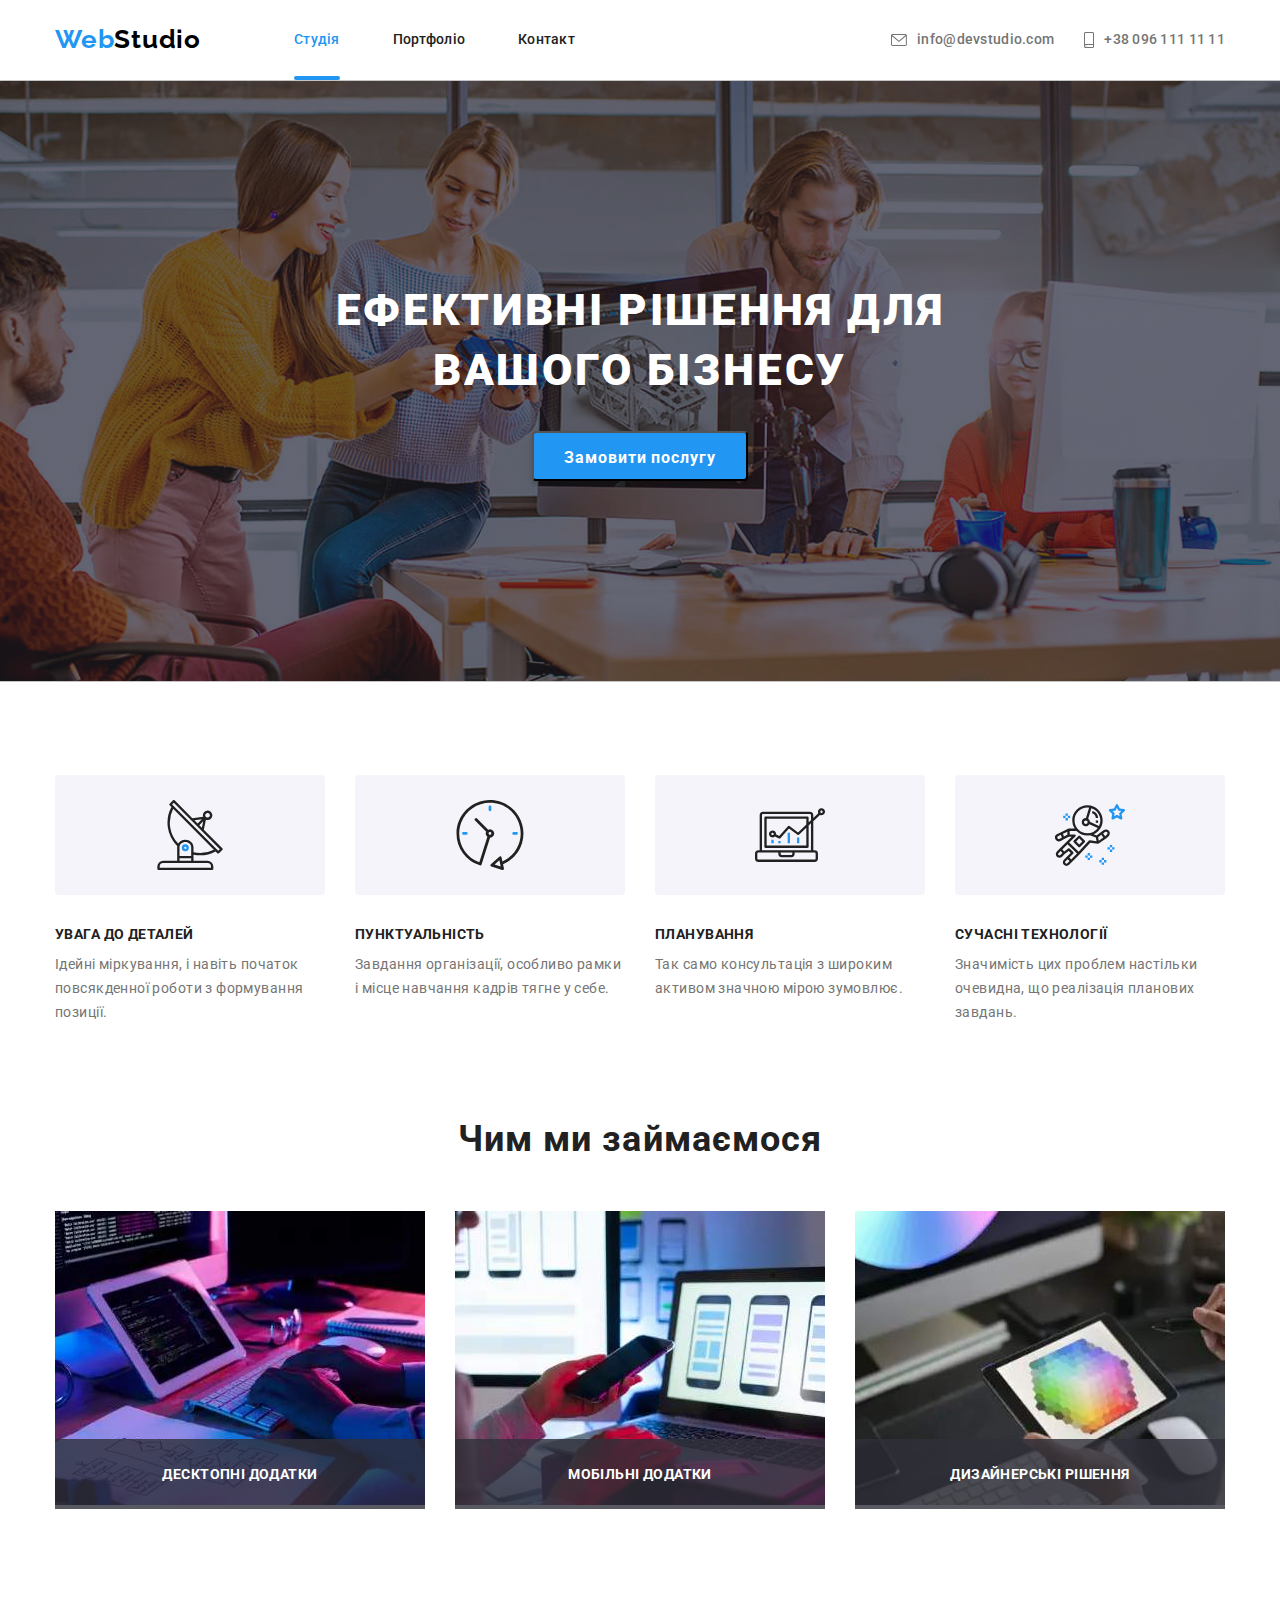
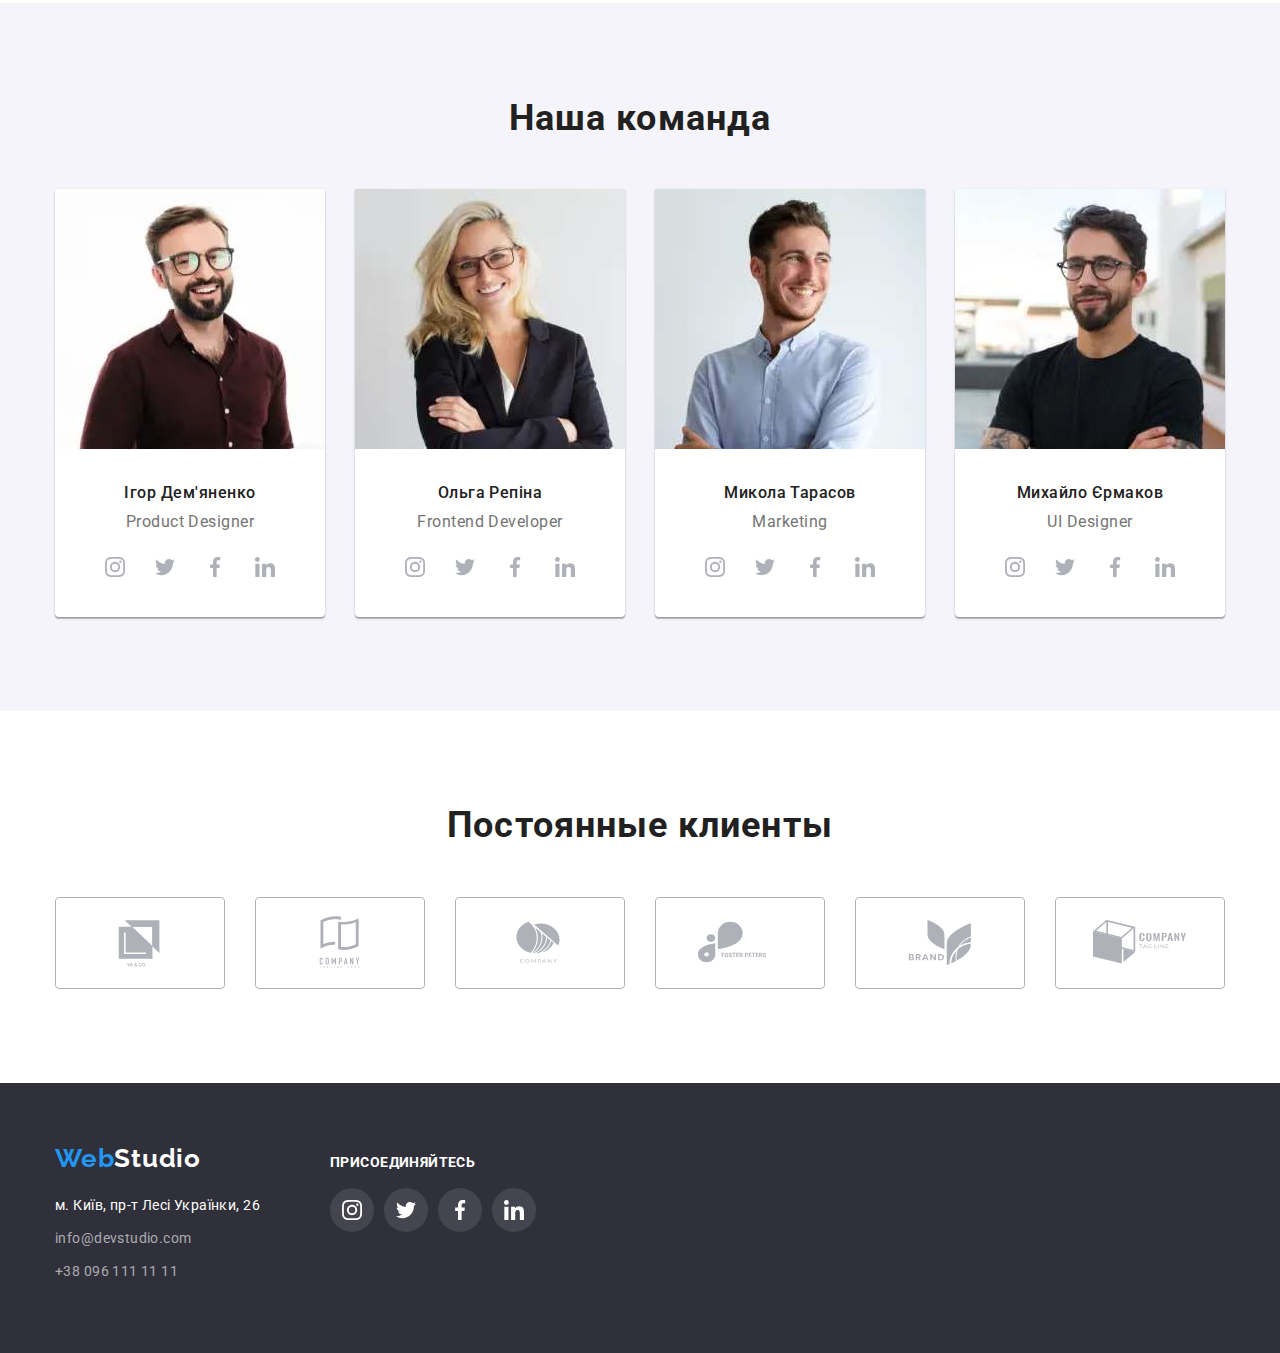
==== index.html @ 32b8af93 "Робе плавні переходи при ховері і добавляє стиль на картки ЧИМ МИ ЗАЙМАЄМОСЯ" ====
<!DOCTYPE html>
<html lang="uk">
  <head>
    <meta charset="UTF-8" />
    <meta http-equiv="X-UA-Compatible" content="IE=edge" />
    <meta name="viewport" content="width=device-width, initial-scale=1.0" />
    <title>HOMEWORK5</title>
    <link
      rel="stylesheet"
      href="https://cdnjs.cloudflare.com/ajax/libs/modern-normalize/1.1.0/modern-normalize.min.css"
    />
    <link rel="preconnect" href="https://fonts.googleapis.com" />
    <link rel="preconnect" href="https://fonts.gstatic.com" crossorigin />
    <link
      href="https://fonts.googleapis.com/css2?family=Raleway:wght@700&family=Roboto:wght@400;500;700;900&display=swap"
      rel="stylesheet"
    />
    <link rel="stylesheet" href="./css/styles.css" />
  </head>
  <body>
    <header class="header-box">
      <div class="container">
        <div class="nav-header">
          <nav class="nav-header">
            <a href="./index.html" class="logo link"
              ><span class="web">Web</span><span class="studio">Studio</span></a
            >
            <ul class="nav-flex">
              <li>
                <a href="./index.html" class="link-nav link-current link"
                  >Студія<div class="page-indikator"></div></a>
                  
                
              </li>
              <li>
                <a href="./portfolio.html" class="link-nav link">Портфоліо</a>
              </li>
              <li><a href="" class="link-nav link">Контакт</a></li>
            </ul>
          </nav>
          <ul class="link-list">
            <li class="item">
              <a href="mailto:info@devstudio.com" class="nav-contact link">
                <svg class="icon-envelope" width="16" height="12">
                  <use href="./images/icons.svg#icon-envelope"></use>
                </svg>

                info@devstudio.com</a
              >
            </li>
            <li class="item">
              <a href="tel:+380961111111" class="nav-contact link">
                <svg class="icon-envelope" width="10" height="16">
                  <use href="./images/icons.svg#icon-smartphone"></use></svg
                >+38 096 111 11 11</a
              >
            </li>
          </ul>
        </div>
      </div>
    </header>

    <main>
      <section class="order backimage">
        <div class="container">
          <h1 class="hero-title">Ефективні рішення для вашого бізнесу</h1>
          <button type="button" class="order-button">Замовити послугу</button>
        </div>
      </section>
      <section class="advantage-box">
        <div class="container">
          <!--Чому ви обираєте нас?-->
          <ul class="advantage-flex">
            <li>
              <div class="icon-adventage-box">
                <svg class="icon-adventage" width="70" height="70">
                  <use href="./images/icons.svg#icon-antenna"></use>
                </svg>
              </div>
              <h3 class="title-advantage">УВАГА ДО ДЕТАЛЕЙ</h3>
              <p class="advantage">
                Ідейні міркування, і навіть початок повсякденної роботи з
                формування позиції.
              </p>
            </li>
            <li>
              <div class="icon-adventage-box">
                <svg class="icon-adventage" width="70" height="70">
                  <use href="./images/icons.svg#icon-clock"></use>
                </svg>
              </div>
              <h3 class="title-advantage">ПУНКТУАЛЬНІСТЬ</h3>
              <p class="advantage">
                Завдання організації, особливо рамки і місце навчання кадрів
                тягне у себе.
              </p>
            </li>
            <li>
              <div class="icon-adventage-box">
                <svg class="icon-adventage" width="70" height="70">
                  <use href="./images/icons.svg#icon-diagram"></use>
                </svg>
              </div>
              <h3 class="title-advantage">ПЛАНУВАННЯ</h3>
              <p class="advantage">
                Так само консультація з широким активом значною мірою зумовлює.
              </p>
            </li>
            <li>
              <div class="icon-adventage-box">
                <svg class="icon-adventage" width="70" height="70">
                  <use href="./images/icons.svg#icon-astronaut"></use>
                </svg>
              </div>
              <h3 class="title-advantage">СУЧАСНІ ТЕХНОЛОГІЇ</h3>
              <p class="advantage">
                Значимість цих проблем настільки очевидна, що реалізація
                планових завдань.
              </p>
            </li>
          </ul>
        </div>
      </section>

      <section class="specialization">
        <div class="container">
          <h2 class="specialization-title">Чим ми займаємося</h2>
          <ul class="specialization-foto">
            <li>
              <div class="specialization-box">
                 <img
                src="images/imgdesktop.jpg"
                alt="Для Офісу"
                width="370"
                height="294"/>
                <h3 class="specialization-item">Десктопні додатки</h3>
              </div>
             
            </li>
            <li>
              <div class="specialization-box">
                 <img
                src="images/imgmobile.jpg"
                alt="Мобільні версії"
                width="370"
                height="294"
              />
              <h3 class="specialization-item">Мобільні додатки</h3>
              </div>
             
            </li>
            <li><div class="specialization-box">
                <img
                src="images/imgtablet.jpg"
                alt="Версії для планшетів"
                width="370"
                height="294"
              />
              <h3 class="specialization-item">Дизайнерські рішення</h3>
            </div> 
                
            
            </li>
          </ul>
        </div>
      </section>

      <section class="comand">
        <div class="container">
          <h2 class="title-comand">Наша команда</h2>
          <ul class="comand-flex">
            <li class="box-comand">
              <img
                src="images/imgIgorDemiyanenko.jpg"
                alt="Фото Ігор Дем'яненко"
                width="270"
                height="260"
              />
              <div class="comand-name">
                <h3 class="name">Ігор Дем'яненко</h3>
                <p lang="en" class="profession">Product Designer</p>

                <ul class="icon-specialization">
                  <li>
                    <a href="" class="icon-specialization-box">
                      <svg class="" width="20" height="20">
                        <use href="./images/icons.svg#icon-instagram"></use>
                      </svg>
                    </a>
                  </li>
                  <li>
                    <a href="" class="icon-specialization-box">
                      <svg class="" width="20" height="20">
                        <use href="./images/icons.svg#icon-twitter"></use>
                      </svg>
                    </a>
                  </li>

                  <li>
                    <a href="" class="icon-specialization-box">
                      <svg class="" width="20" height="20">
                        <use href="./images/icons.svg#icon-facebook"></use>
                      </svg>
                    </a>
                  </li>

                  <li>
                    <a href="" class="icon-specialization-box">
                      <svg class="" width="20" height="20">
                        <use href="./images/icons.svg#icon-linkedin"></use>
                      </svg>
                    </a>
                  </li>
                </ul>
              </div>
            </li>
            <li class="box-comand">
              <img
                src="images/imgOlgaRepina.jpg"
                alt="Фото Ольга Репіна"
                width="270"
                height="260"
              />
              <div class="comand-name">
                <h3 class="name">Ольга Репіна</h3>
                <p lang="en" class="profession">Frontend Developer</p>

                <ul class="icon-specialization">
                  <li>
                    <a href="" class="icon-specialization-box">
                      <svg class="" width="20" height="20">
                        <use href="./images/icons.svg#icon-instagram"></use>
                      </svg>
                    </a>
                  </li>
                  <li>
                    <a href="" class="icon-specialization-box">
                      <svg class="" width="20" height="20">
                        <use href="./images/icons.svg#icon-twitter"></use>
                      </svg>
                    </a>
                  </li>

                  <li>
                    <a href="" class="icon-specialization-box">
                      <svg class="" width="20" height="20">
                        <use href="./images/icons.svg#icon-facebook"></use>
                      </svg>
                    </a>
                  </li>

                  <li>
                    <a href="" class="icon-specialization-box">
                      <svg class="" width="20" height="20">
                        <use href="./images/icons.svg#icon-linkedin"></use>
                      </svg>
                    </a>
                  </li>
                </ul>
              </div>
            </li>
            <li class="box-comand">
              <img
                src="images/imgNikolaiTarasov.jpg"
                alt="Фото Микола Тарасов"
                width="270"
                height="260"
              />
              <div class="comand-name">
                <h3 class="name">Микола Тарасов</h3>
                <p lang="en" class="profession">Marketing</p>

                <ul class="icon-specialization">
                  <li>
                    <a href="" class="icon-specialization-box">
                      <svg class="" width="20" height="20">
                        <use href="./images/icons.svg#icon-instagram"></use>
                      </svg>
                    </a>
                  </li>
                  <li>
                    <a href="" class="icon-specialization-box">
                      <svg class="" width="20" height="20">
                        <use href="./images/icons.svg#icon-twitter"></use>
                      </svg>
                    </a>
                  </li>

                  <li>
                    <a href="" class="icon-specialization-box">
                      <svg class="" width="20" height="20">
                        <use href="./images/icons.svg#icon-facebook"></use>
                      </svg>
                    </a>
                  </li>

                  <li>
                    <a href="" class="icon-specialization-box">
                      <svg class="" width="20" height="20">
                        <use href="./images/icons.svg#icon-linkedin"></use>
                      </svg>
                    </a>
                  </li>
                </ul>
              </div>
            </li>
            <li class="box-comand">
              <img
                src="images/imgMikhailErmakov.jpg"
                alt="Фото Михайло Єрмаков"
                width="270"
                height="260"
              />
              <div class="comand-name">
                <h3 class="name">Михайло Єрмаков</h3>
                <p lang="en" class="profession">UI Designer</p>

                <ul class="icon-specialization">
                  <li>
                    <a href="" class="icon-specialization-box">
                      <svg class="" width="20" height="20">
                        <use href="./images/icons.svg#icon-instagram"></use>
                      </svg>
                    </a>
                  </li>
                  <li>
                    <a href="" class="icon-specialization-box">
                      <svg class="" width="20" height="20">
                        <use href="./images/icons.svg#icon-twitter"></use>
                      </svg>
                    </a>
                  </li>

                  <li>
                    <a href="" class="icon-specialization-box">
                      <svg class="" width="20" height="20">
                        <use href="./images/icons.svg#icon-facebook"></use>
                      </svg>
                    </a>
                  </li>
                  <li>
                    <a href="" class="icon-specialization-box">
                      <svg class="" width="20" height="20">
                        <use href="./images/icons.svg#icon-linkedin"></use>
                      </svg>
                    </a>
                  </li>
                </ul>
              </div>
            </li>
          </ul>
        </div>
      </section>
      <section class="clients">
        <div class="container">
          <h2 class="client-title">Постоянные клиенты</h2>
          <ul class="clients-icon">
            <li>
              <a href="" class="icon-client-box">
                <svg class="" width="106" height="60">
                  <use href="./images/icons.svg#icon-Logo-one"></use>
                </svg>
              </a>
            </li>
            <li>
              <a href="" class="icon-client-box">
                <svg class="" width="106" height="60">
                  <use href="./images/icons.svg#icon-Logo-two"></use>
                </svg>
              </a>
            </li>
            <li>
              <a href="" class="icon-client-box">
                <svg class="" width="106" height="60">
                  <use href="./images/icons.svg#icon-Logo-three"></use>
                </svg>
              </a>
            </li>
            <li>
              <a href="" class="icon-client-box">
                <svg class="" width="106" height="60">
                  <use href="./images/icons.svg#icon-Logo-four"></use>
                </svg>
              </a>
            </li>
            <li>
              <a href="" class="icon-client-box">
                <svg class="" width="106" height="60">
                  <use href="./images/icons.svg#icon-Logo-five"></use>
                </svg>
              </a>
            </li>
            <li>
              <a href="" class="icon-client-box">
                <svg class="" width="106" height="60">
                  <use href="./images/icons.svg#icon-Logo-six"></use>
                </svg>
              </a>
            </li>
          </ul>
        </div>
      </section>
    </main>
    <footer class="footer">
      <div class="container">
        <div class="footer-box">
          <div class="footer-box-contact">
            <a href="./index.html" class="logo-footer link"
              ><span class="web">Web</span
              ><span class="logo-studio-footer">Studio</span></a
            >
            <address>
              <span class="adress">м. Київ, пр-т Лесі Українки, 26</span>
              <ul>
                <li class="link-footer">
                  <a href="mailto:info@devstudio.com" class="contact link"
                    >info@devstudio.com</a
                  >
                </li>
                <li class="link-footer">
                  <a href="tel:+380961111111" class="contact link"
                    >+38 096 111 11 11</a
                  >
                </li>
              </ul>
            </address>
          </div>
          <div class="footer-box-social">
            <h3 class="call">присоединяйтесь</h3>
            <ul class="social-icons">
              <li>
                <a href="" class="social-icon-box">
                  <svg width="20" height="20">
                    <use href="./images/icons.svg#icon-instagram"></use>
                  </svg>
                </a>
              </li>
              <li>
                <a href="" class="social-icon-box">
                  <svg width="20" height="20">
                    <use href="./images/icons.svg#icon-twitter"></use>
                  </svg>
                </a>
              </li>

              <li>
                <a href="" class="social-icon-box">
                  <svg width="20" height="20">
                    <use href="./images/icons.svg#icon-facebook"></use>
                  </svg>
                </a>
              </li>
              <li>
                <a href="" class="social-icon-box">
                  <svg width="20" height="20">
                    <use href="./images/icons.svg#icon-linkedin"></use>
                  </svg>
                </a>
              </li>
            </ul>
          </div>
        </div>
      </div>
    </footer>
  </body>
</html>
---- css/styles.css ----
:root {
  --color-primary: #212121;
  --color-logo-studio: #000000;
  --color-title-secondary: #ffffff;
  --color-link-text: #757575;
  --color-accent: #2196f3;
  --color-background: #188ce8;
  --color-order-shadow: rgba(0, 0, 0, 0.15);
  --color-conact-footer: rgba(255, 255, 255, 0.6);
  --color-order-section: #2f303a;
  --color-comand-section: #f5f4fa;
  --color-background-order: #c4c4c4;
  --color-portfolio-button: #afb1b8;
  --color-border: #eeeeee;
}
/* * {outline: 1px solid red;} */
h1,
h2,
h3,
ul,
li,
p {
  padding: 0;
  margin: 0;
}
body {
  font-family: 'Roboto', 'Arial', 'Helvetica', sans-serif;
  font-style: normal;
  color: var(--color-primary);
}
.container {
  margin: 0 auto;
  padding: 0 15px;
  width: 1200px;
}
ul,
li {
  list-style: none;
}
.link {
  text-decoration: none;
}
.nav-header {
  align-items: center;
  display: flex;
  justify-content: space-between;
}
.nav-flex {
  width: 281px;
  display: flex;
  justify-content: space-between;
}
.link-list {
  display: flex;
  gap: 30px;
  justify-content: space-between;
  color: var(--color-primary);
}
.icon-envelope {
  margin-right: 10px;
  fill: currentColor;
}

.header-box {
  border-bottom: 1px solid var(--color-border);
}
.logo {
  margin-right: 93px;
  padding-top: 24px;
  padding-bottom: 25px;
  display: block;
  font-weight: 700;
  font-family: 'Raleway';
  font-size: 26px;
  line-height: 1.19;
  /* identical to box height */
  letter-spacing: 0.03em;
}
.web {
  color: var(--color-accent);
}
.studio {
  color: var(--color-logo-studio);
}

.link-nav {
  position: relative;
  display: flex;
  align-items: center;
  padding-top: 32px;
  padding-bottom: 32px;
  font-family: inherit;
  font-weight: 500;
  font-size: 14px;
  line-height: 1.14;
  letter-spacing: 0.02em;
  color: var(--color-primary);
  transition-property: color;
  transition-duration: 250ms;
  transition-timing-function: cubic-bezier(0.4, 0, 0.2, 1);
}
.link-nav:hover,
.link-nav:focus {
  color: var(--color-accent);
}
.page-indikator {
  position: absolute;
  width: 100%;
  bottom: 0;
  height: 4px;
  background: #2196f3;
  border-radius: 2px;
}
/* .link-nav::after {
   position: absolute;
   width: 100%;
   bottom: 0;
   height: 4px;
   background: #2196F3;
   border-radius: 2px;

 } */
/* .link-current::after {
  position: relative;
  position: absolute;
  width: 100%;
  bottom: 0;
  height: 4px;
  background: #2196f3;
  border-radius: 2px;
} */

.link-current {
  position: relative;
  color: var(--color-accent);
}

.link-icon {
  display: flex;
  align-items: center;
}
.link-current {
  color: var(--color-accent);
}
.nav-contact {
  align-items: center;
  display: flex;
  padding-top: 32px;
  padding-bottom: 32px;
  font-weight: 500;
  font-size: 14px;
  line-height: 1.14;
  letter-spacing: 0.02em;
  color: var(--color-link-text);
  fill: currentColor;
  transition-property: color;
  transition-duration: 250ms;
  transition-timing-function: cubic-bezier(0.4, 0, 0.2, 1);
}
.nav-contact:hover,
.nav-contact:focus {
  color: var(--color-accent);
}

.order {
  display: block;
  padding-top: 200px;
  padding-bottom: 200px;
  height: 600px;
  background-color: var(--color-order-section);
  background: var(--color-background-order);
}
.backimage {
  max-width: 1600px;
  height: 600px;
  margin-left: auto;
  margin-right: auto;
  outline: 1px solid var(--color-background-order);
  background-image: linear-gradient(
      rgba(47, 48, 58, 0.4),
      rgba(47, 48, 58, 0.4)
    ),
    url('../images/Img.jpg');
  background-repeat: no-repeat;
  background-position: center;
  background-size: cover;
}

.hero-title {
  margin-left: auto;
  margin-right: auto;
  margin-bottom: 30px;
  display: block;
  width: 696px;
  text-align: center;
  font-weight: 900;
  font-size: 44px;
  line-height: 1.36;
  /* or 136% */
  letter-spacing: 0.06em;
  text-transform: uppercase;
  color: var(--color-title-secondary);
}
.order-button {
  margin-left: auto;
  margin-right: auto;
  padding: 10px;
  display: block;
  width: 216px;
  height: 50px;
  font-weight: 700;
  cursor: pointer;
  font-family: inherit;
  line-height: 1.88;
  /* identical to box height, or 188% */
  align-items: center;
  text-align: center;
  letter-spacing: 0.06em;
  color: var(--color-title-secondary);
  background-color: var(--color-accent);
  box-shadow: 0px 4px 4px rgba(0, 0, 0, 0.15);
  border-radius: 4px;
  transition-property: background-color, border, box-shadow;
  transition-duration: 250ms;
  transition-timing-function: cubic-bezier(0.4, 0, 0.2, 1);
}
.order-button:hover,
.order-button:focus {
  background: var(--color-background);
}
.icon-adventage-box {
  width: 270px;
  height: 120px;
  background: var(--color-comand-section);
  border-radius: 4px;
  display: flex;
  justify-content: center;
  align-items: center;
  margin-bottom: 30px;
}
.icon-adventage {
  display: flex;
}
.advantage-box {
  padding-top: 94px;
  padding-bottom: 94px;
}
.advantage-flex {
  display: flex;
  justify-content: space-between;
  width: 1170px;
}
.title-advantage {
  padding-bottom: 10px;
  display: inline-block;
  font-weight: 700;
  font-size: 14px;
  line-height: 1.14;
  letter-spacing: 0.03em;
  text-transform: uppercase;
}
.advantage {
  height: 72px;
  width: 270px;
  font-size: 14px;
  line-height: 1.71;
  /* or 171% */
  letter-spacing: 0.03em;
  color: var(--color-link-text);
}
.specialization {
  padding-bottom: 94px;
}
.specialization-title {
  margin-bottom: 50px;
  font-weight: 700;
  font-size: 36px;
  line-height: 1.16;
  letter-spacing: 0.03em;
  text-align: center;
}
.comand-flex {
  display: flex;
  justify-content: space-between;
}
.title-comand {
  margin-bottom: 50px;
  font-weight: 700;
  font-size: 36px;
  line-height: 1.17;
  letter-spacing: 0.03em;
  text-align: center;
}
.specialization-foto {
  display: flex;
  justify-content: space-between;
}
.comand-name {
  padding-top: 30px;
  padding-bottom: 30px;
}
.box-comand {
  width: 270px;
  background-color: var(--color-title-secondary);
  box-shadow: 0px 1px 3px rgba(0, 0, 0, 0.12), 0px 1px 1px rgba(0, 0, 0, 0.14),
    0px 2px 1px rgba(0, 0, 0, 0.2);
  border-radius: 0px 0px 4px 4px;
}
.comand {
  padding-top: 94px;
  padding-bottom: 94px;
  background-color: var(--color-comand-section);
}
.name {
  font-size: 16px;
  padding-bottom: 10px;
  font-weight: 500;
  line-height: 1.17;
  /* identical to box height */
  letter-spacing: 0.03em;
  text-align: center;
}
.profession {
  line-height: 1.19;
  /* identical to box height */
  letter-spacing: 0.03em;
  color: var(--color-link-text);
  text-align: center;
  margin-bottom: 16px;
}
.icon-specialization {
  display: flex;
  justify-content: center;
  align-items: center;
  gap: 10px;
}
.icon-specialization-box {
  width: 40px;
  height: 40px;
  fill: var(--color-portfolio-button);
  display: flex;
  justify-content: center;
  align-items: center;
  border-radius: 50%;
  transition-property: background-color, fill;
  transition-duration: 250ms;
  transition-timing-function: cubic-bezier(0.4, 0, 0.2, 1);
}
.icon-specialization-box:hover,
.icon-specialization-box:focus {
  background-color: var(--color-accent);
  fill: var(--color-title-secondary);
}
.specialization-box {
  position: relative;
  width: 370px;
}

.specialization-item {
  position: absolute;
  font-weight: 700;
  font-size: 14px;
  text-align: center;
  letter-spacing: 0.03em;
  text-transform: uppercase;
  color: var(--color-title-secondary);
  background-color: rgba(47, 48, 58, 0.8);
  width: 100%;
  z-index: 1;
  padding-top: 27px;
  padding-bottom: 27px;
  bottom: 0%;
}

.clients {
  padding-top: 94px;
  padding-bottom: 94px;
}
.client-title {
  margin-bottom: 50px;
  font-weight: 700;
  font-size: 36px;
  line-height: 1.16;
  letter-spacing: 0.03em;
  text-align: center;
}
.clients-icon {
  display: flex;
  gap: 30px;
  justify-content: center;
  align-items: center;
  fill: var(--color-portfolio-button);
}

.icon-client-box {
  width: 170px;
  height: 92px;
  display: flex;
  justify-content: center;
  align-items: center;
  border: 1px solid var(--color-portfolio-button);
  border-radius: 4px;
  fill: var(--color-portfolio-button);
  border: 1px solid var(--color-portfolio-button);
  transition-property: border, fill;
  transition-duration: 250ms;
  transition-timing-function: cubic-bezier(0.4, 0, 0.2, 1);
}
.icon-client-box:hover,
.icon-client-box:focus {
  fill: var(--color-accent);
  border: 1px solid var(--color-accent);
}
.link-footer {
  margin-bottom: 9px;
}
.adress {
  display: block;
  margin-bottom: 9px;
  font-style: normal;
  font-size: 14px;
  line-height: 1.71;
  /* or 171% */
  letter-spacing: 0.03em;
  color: var(--color-title-secondary);
}
.contact {
  display: block;
  font-style: normal;
  font-family: inherit;
  font-size: 14px;
  line-height: 1.71;
  /* or 171% */
  letter-spacing: 0.03em;
  color: var(--color-conact-footer);
  transition-property: color;
  transition-duration: 250ms;
  transition-timing-function: cubic-bezier(0.4, 0, 0.2, 1);
}
.contact:hover,
.contact:focus {
  color: var(--color-accent);
}
.projects-box {
  padding-top: 94px;
  padding-bottom: 94px;
}
.button-list {
  margin-bottom: 50px;
  display: flex;
  justify-content: center;
  gap: 9px;
}

.button {
  padding: 6px 22px;
  cursor: pointer;
  font-family: inherit;
  font-weight: 500;
  line-height: 1.63;
  /* identical to box height, or 162% */
  text-align: center;
  letter-spacing: 0.03em;
  border-radius: 4px;
  background-color: var(--color-comand-section);
  border-color: transparent;
  transition-property: background-color, box-shadow, color;
  transition-duration: 250ms;
  transition-timing-function: cubic-bezier(0.4, 0, 0.2, 1);
}

.button:hover,
.button:focus {
  color: var(--color-title-secondary);
  background-color: var(--color-accent);
  box-shadow: 0px 3px 1px rgba(0, 0, 0, 0.1), 0px 1px 2px rgba(0, 0, 0, 0.08),
    0px 2px 2px rgba(0, 0, 0, 0.12);
}
.card-flex {
  display: flex;
  justify-content: space-between;
  flex-wrap: wrap;
  gap: 30px;
}
.card {
  box-sizing: border-box;
  width: 370px;
  background: var(--color-title-secondary);
  border: 1px solid var(--color-border);
  transition-property: box-shadow;
  transition-duration: 250ms;
  transition-timing-function: cubic-bezier(0.4, 0, 0.2, 1);
}
.card:hover,
.card:hover {
  box-shadow: 0px 1px 1px rgba(0, 0, 0, 0.12), 0px 4px 4px rgba(0, 0, 0, 0.06),
    1px 4px 6px rgba(0, 0, 0, 0.16);
}
.filter {
  padding: 20px 24px;
}
.projects {
  padding-bottom: 4px;
  font-weight: 700;
  line-height: 2;
  /* identical to box height, or 188% */
  letter-spacing: 0.03em;
}
.project-type {
  line-height: 1.88;
  /* identical to box height, or 188% */
  letter-spacing: 0.03em;
  color: var(--color-link-text);
}
.footer {
  display: block;
  padding-top: 60px;
  padding-bottom: 60px;
  background-color: var(--color-order-section);
}
.logo-footer {
  margin-bottom: 20px;
  display: block;
  height: 31px;
  width: 145px;
  font-weight: 700;
  font-family: 'Raleway';
  font-size: 26px;
  line-height: 1.19;
  /* identical to box height */
  letter-spacing: 0.03em;
}
.logo-studio-footer {
  font-family: 'Raleway';
  font-size: 26px;
  line-height: 1.19;
  /* identical to box height */
  letter-spacing: 0.03em;
  color: var(--color-title-secondary);
}
.footer-box {
  display: flex;
  align-items: baseline;
  gap: 70px;
}
.footer-box-social {
  width: 206px;
}
.call {
  margin-bottom: 20px;
  width: 145px;
  font-family: 'Roboto';
  font-weight: 700;
  font-size: 14px;
  line-height: 0.88;
  letter-spacing: 0.03em;
  text-transform: uppercase;
  color: var(--color-title-secondary);
}
.social-icons {
  display: flex;
  justify-content: center;
  justify-items: center;
  gap: 10px;
}
.social-icon-box {
  width: 44px;
  height: 44px;
  display: flex;
  justify-content: center;
  align-items: center;
  fill: var(--color-title-secondary);
  border-radius: 50%;
  background-color: rgba(255, 255, 255, 0.1);
  transition-property: background-color;
  transition-duration: 250ms;
  transition-timing-function: cubic-bezier(0.4, 0, 0.2, 1);
}
.social-icon-box:hover,
.social-icon-box:focus {
  background-color: var(--color-accent);
}
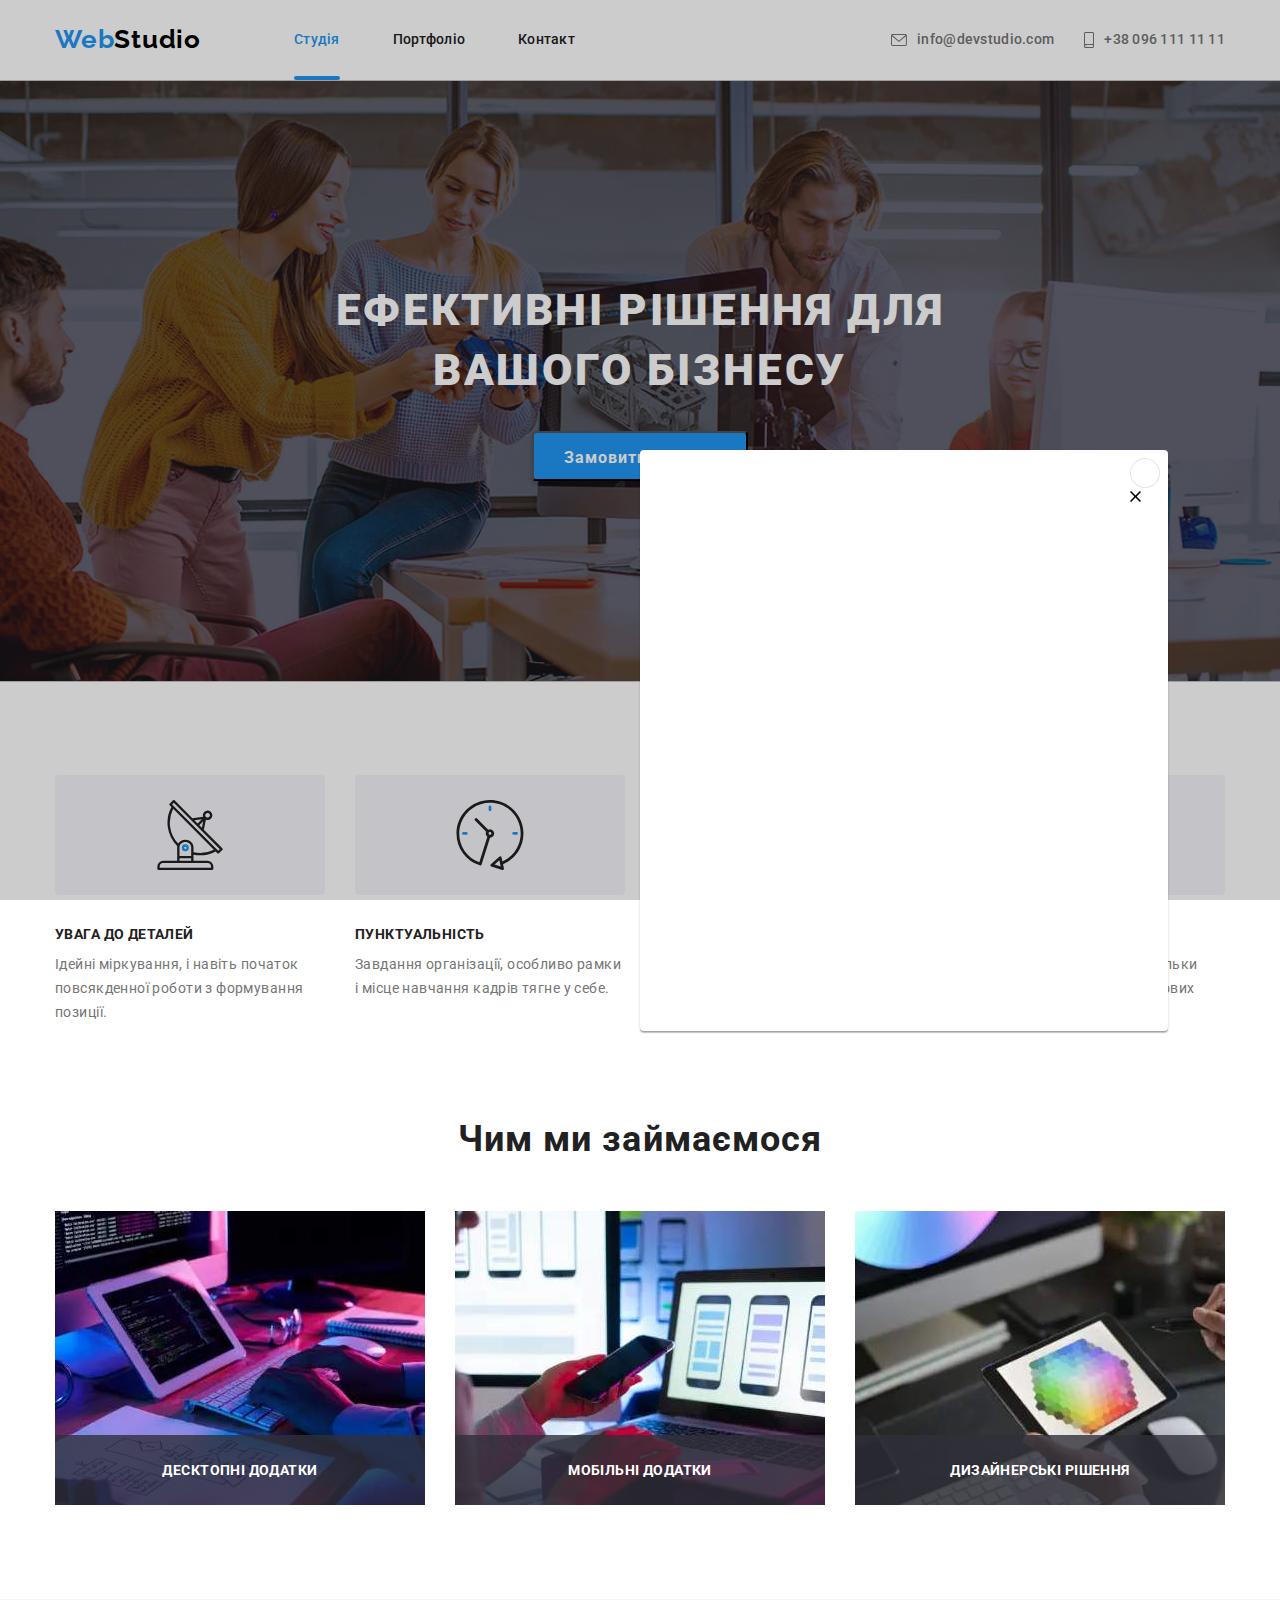
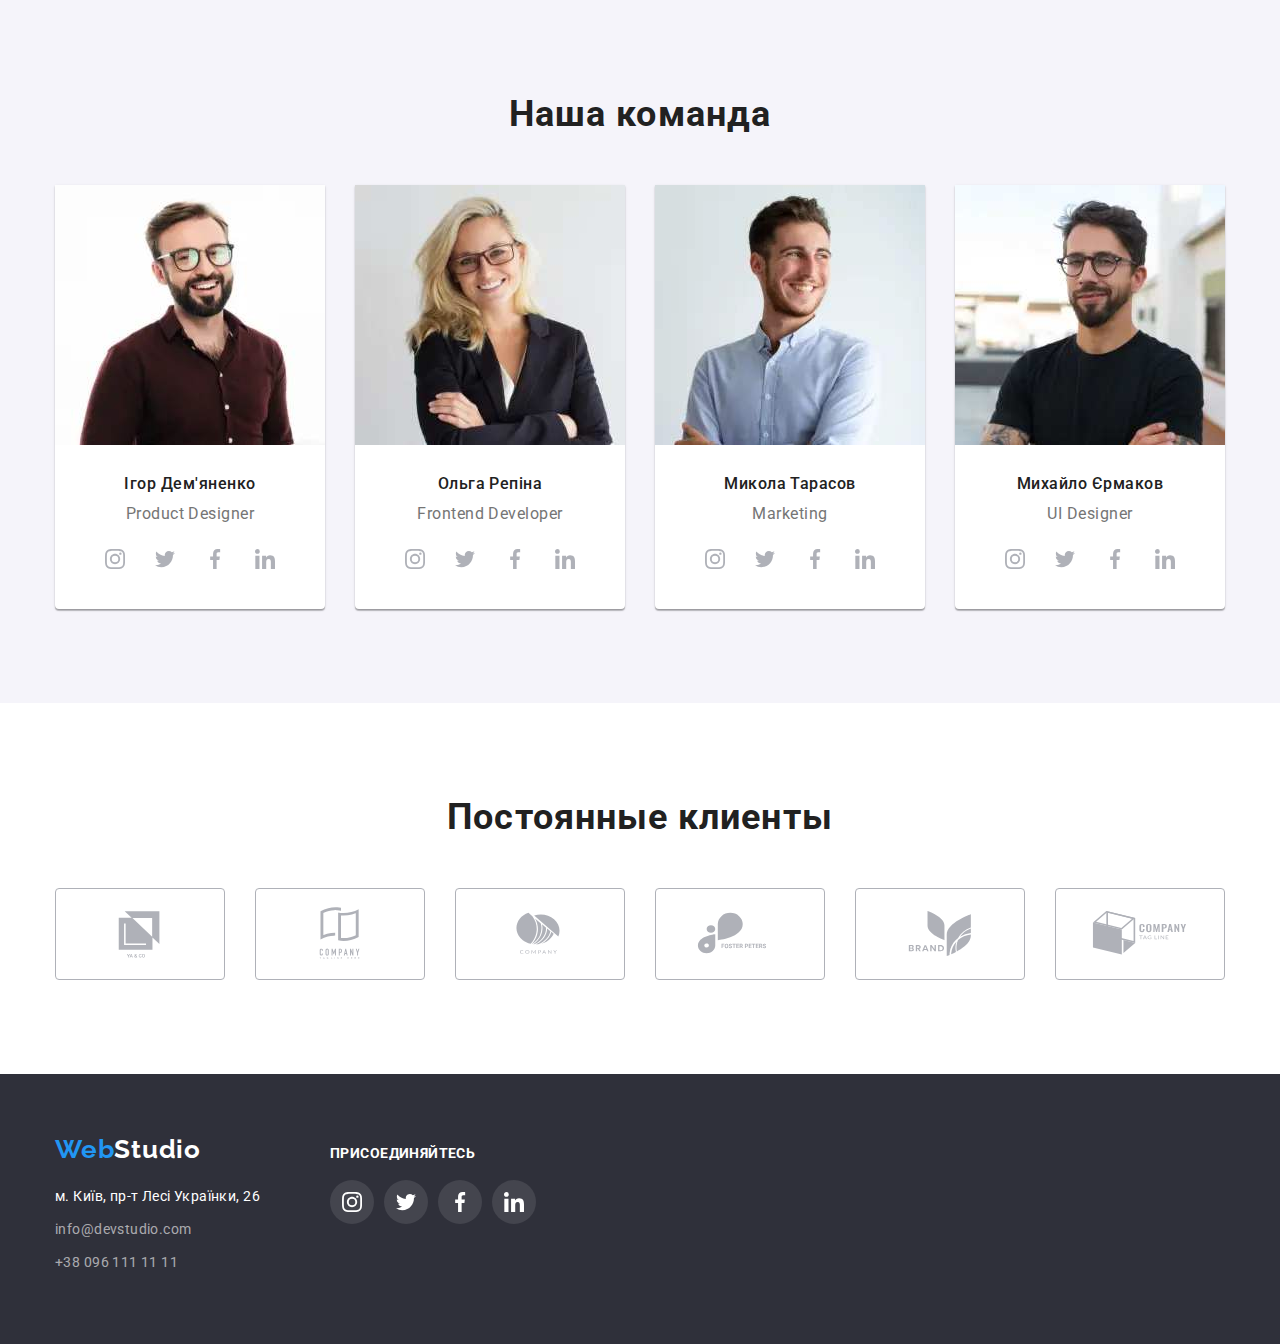
==== commit 519f6b33: "Модалка" ====
--- a/index.html
+++ b/index.html
@@ -28,9 +28,8 @@
             <ul class="nav-flex">
               <li>
                 <a href="./index.html" class="link-nav link-current link"
-                  >Студія<div class="page-indikator"></div></a>
-                  
-                
+                  >Студія</a
+                >
               </li>
               <li>
                 <a href="./portfolio.html" class="link-nav link">Портфоліо</a>
@@ -128,38 +127,39 @@
           <ul class="specialization-foto">
             <li>
               <div class="specialization-box">
-                 <img
-                src="images/imgdesktop.jpg"
-                alt="Для Офісу"
-                width="370"
-                height="294"/>
+                <img
+                  src="images/imgdesktop.jpg"
+                  alt="Для Офісу"
+                  width="370"
+                  height="294"
+                  style="display: block"
+                />
                 <h3 class="specialization-item">Десктопні додатки</h3>
               </div>
-             
             </li>
             <li>
               <div class="specialization-box">
-                 <img
-                src="images/imgmobile.jpg"
-                alt="Мобільні версії"
-                width="370"
-                height="294"
-              />
-              <h3 class="specialization-item">Мобільні додатки</h3>
-              </div>
-             
-            </li>
-            <li><div class="specialization-box">
                 <img
-                src="images/imgtablet.jpg"
-                alt="Версії для планшетів"
-                width="370"
-                height="294"
-              />
-              <h3 class="specialization-item">Дизайнерські рішення</h3>
-            </div> 
-                
-            
+                  src="images/imgmobile.jpg"
+                  alt="Мобільні версії"
+                  width="370"
+                  height="294"
+                  style="display: block"
+                />
+                <h3 class="specialization-item">Мобільні додатки</h3>
+              </div>
+            </li>
+            <li>
+              <div class="specialization-box">
+                <img
+                  src="images/imgtablet.jpg"
+                  alt="Версії для планшетів"
+                  width="370"
+                  height="294"
+                  style="display: block"
+                />
+                <h3 class="specialization-item">Дизайнерські рішення</h3>
+              </div>
             </li>
           </ul>
         </div>
@@ -175,6 +175,7 @@
                 alt="Фото Ігор Дем'яненко"
                 width="270"
                 height="260"
+                style="display: block"
               />
               <div class="comand-name">
                 <h3 class="name">Ігор Дем'яненко</h3>
@@ -220,6 +221,7 @@
                 alt="Фото Ольга Репіна"
                 width="270"
                 height="260"
+                style="display: block"
               />
               <div class="comand-name">
                 <h3 class="name">Ольга Репіна</h3>
@@ -265,6 +267,7 @@
                 alt="Фото Микола Тарасов"
                 width="270"
                 height="260"
+                style="display: block"
               />
               <div class="comand-name">
                 <h3 class="name">Микола Тарасов</h3>
@@ -310,6 +313,7 @@
                 alt="Фото Михайло Єрмаков"
                 width="270"
                 height="260"
+                style="display: block"
               />
               <div class="comand-name">
                 <h3 class="name">Михайло Єрмаков</h3>
@@ -462,5 +466,23 @@
         </div>
       </div>
     </footer>
+    <div class="backdrop is-hidden">
+      <div class="modal">
+        <div class="button-modal"><a href="" class="">
+          <img
+            src="./images/Ellipse.png"
+            alt="закрити вікно"
+            width="30"
+            height="30"
+            style="display: block"
+          />
+          <svg width="11" height="11">
+            <use href="./images/icons.svg#icon-Vector"></use>
+          </svg>
+        </a></div>  
+        </div>
+      </div>
+    </div>
+    <script src="./js/modal.js"></script>
   </body>
 </html>
--- a/css/styles.css
+++ b/css/styles.css
@@ -103,24 +103,9 @@
 .link-nav:focus {
   color: var(--color-accent);
 }
-.page-indikator {
-  position: absolute;
-  width: 100%;
-  bottom: 0;
-  height: 4px;
-  background: #2196f3;
-  border-radius: 2px;
-}
-/* .link-nav::after {
-   position: absolute;
-   width: 100%;
-   bottom: 0;
-   height: 4px;
-   background: #2196F3;
-   border-radius: 2px;
-
- } */
-/* .link-current::after {
+
+.link-current::after {
+  content: '';
   position: relative;
   position: absolute;
   width: 100%;
@@ -128,7 +113,7 @@
   height: 4px;
   background: #2196f3;
   border-radius: 2px;
-} */
+}
 
 .link-current {
   position: relative;
@@ -366,7 +351,7 @@
   color: var(--color-title-secondary);
   background-color: rgba(47, 48, 58, 0.8);
   width: 100%;
-  z-index: 1;
+  /* z-index: 1; */
   padding-top: 27px;
   padding-bottom: 27px;
   bottom: 0%;
@@ -482,8 +467,10 @@
   flex-wrap: wrap;
   gap: 30px;
 }
-.card {
+.card-list {
+  position: relative;
   box-sizing: border-box;
+  /* display: inline-block; */
   width: 370px;
   background: var(--color-title-secondary);
   border: 1px solid var(--color-border);
@@ -491,10 +478,46 @@
   transition-duration: 250ms;
   transition-timing-function: cubic-bezier(0.4, 0, 0.2, 1);
 }
-.card:hover,
-.card:hover {
+.card-list:hover,
+.card-list:focus {
   box-shadow: 0px 1px 1px rgba(0, 0, 0, 0.12), 0px 4px 4px rgba(0, 0, 0, 0.06),
     1px 4px 6px rgba(0, 0, 0, 0.16);
+}
+.img-cards {
+  position: relative;
+  overflow: hidden;
+}
+
+.card {
+  display: block;
+}
+.card:hover .overflow,
+.card:focus .overflow {
+  transform: translateY(0%);
+}
+.overflow {
+  position: absolute;
+  width: 370px;
+  top: 0%;
+  left: 0%;
+  background-color: rgba(33, 150, 243, 0.9);
+  height: 294px;
+  transition-property: background-color, color;
+  transition-timing-function: linear;
+  transition-duration: 250ms;
+  transform: translateY(100%);
+  transition-property: transform;
+}
+.overflow-text {
+  display: block;
+  width: 370px;
+  font-weight: 400;
+  font-size: 18px;
+  line-height: 28px;
+  /* or 156% */
+  letter-spacing: 0.03em;
+  color: #ffffff;
+  padding: 64px 24px;
 }
 .filter {
   padding: 20px 24px;
@@ -580,3 +603,51 @@
 .social-icon-box:focus {
   background-color: var(--color-accent);
 }
+.backdrop {
+  position: fixed;
+  top: 0;
+  left: 0;
+  height: 100%;
+  width: 100%;
+  background: rgba(0, 0, 0, 0.2);
+}
+.modal {
+  position: absolute;
+  width: 528px;
+  height: 581px;
+  left: 50%;
+  top: 50%;
+  transform: traslate(-50%, -50%);
+  background: #ffffff;
+  box-shadow: 0px 1px 3px rgba(0, 0, 0, 0.12), 0px 1px 1px rgba(0, 0, 0, 0.14),
+    0px 2px 1px rgba(0, 0, 0, 0.2);
+  border-radius: 4px;
+}
+/* .is-hidden {
+  visibility: hidden;
+  pointer-events: none;
+  opacity: 0;
+  transition-property: opacity, visibility;
+  transition-timing-function: linear;
+  transition-duration: 250ms;
+  transform: scale(1);
+} */
+.button-modal {
+  /* display: flex;
+  justify-items: center;
+  justify-content: center; */
+  position: absolute;
+  top:8px;
+  right: 8px;
+  height: 30px;
+  width: 30px;
+  /* transform: traslate(-50%, -50%); */
+ 
+}
+/* .vektor {
+  position: absolute;
+  top: 17px;
+  right: 17px;
+  transform: traslate(-50%, -50%);
+  
+} */
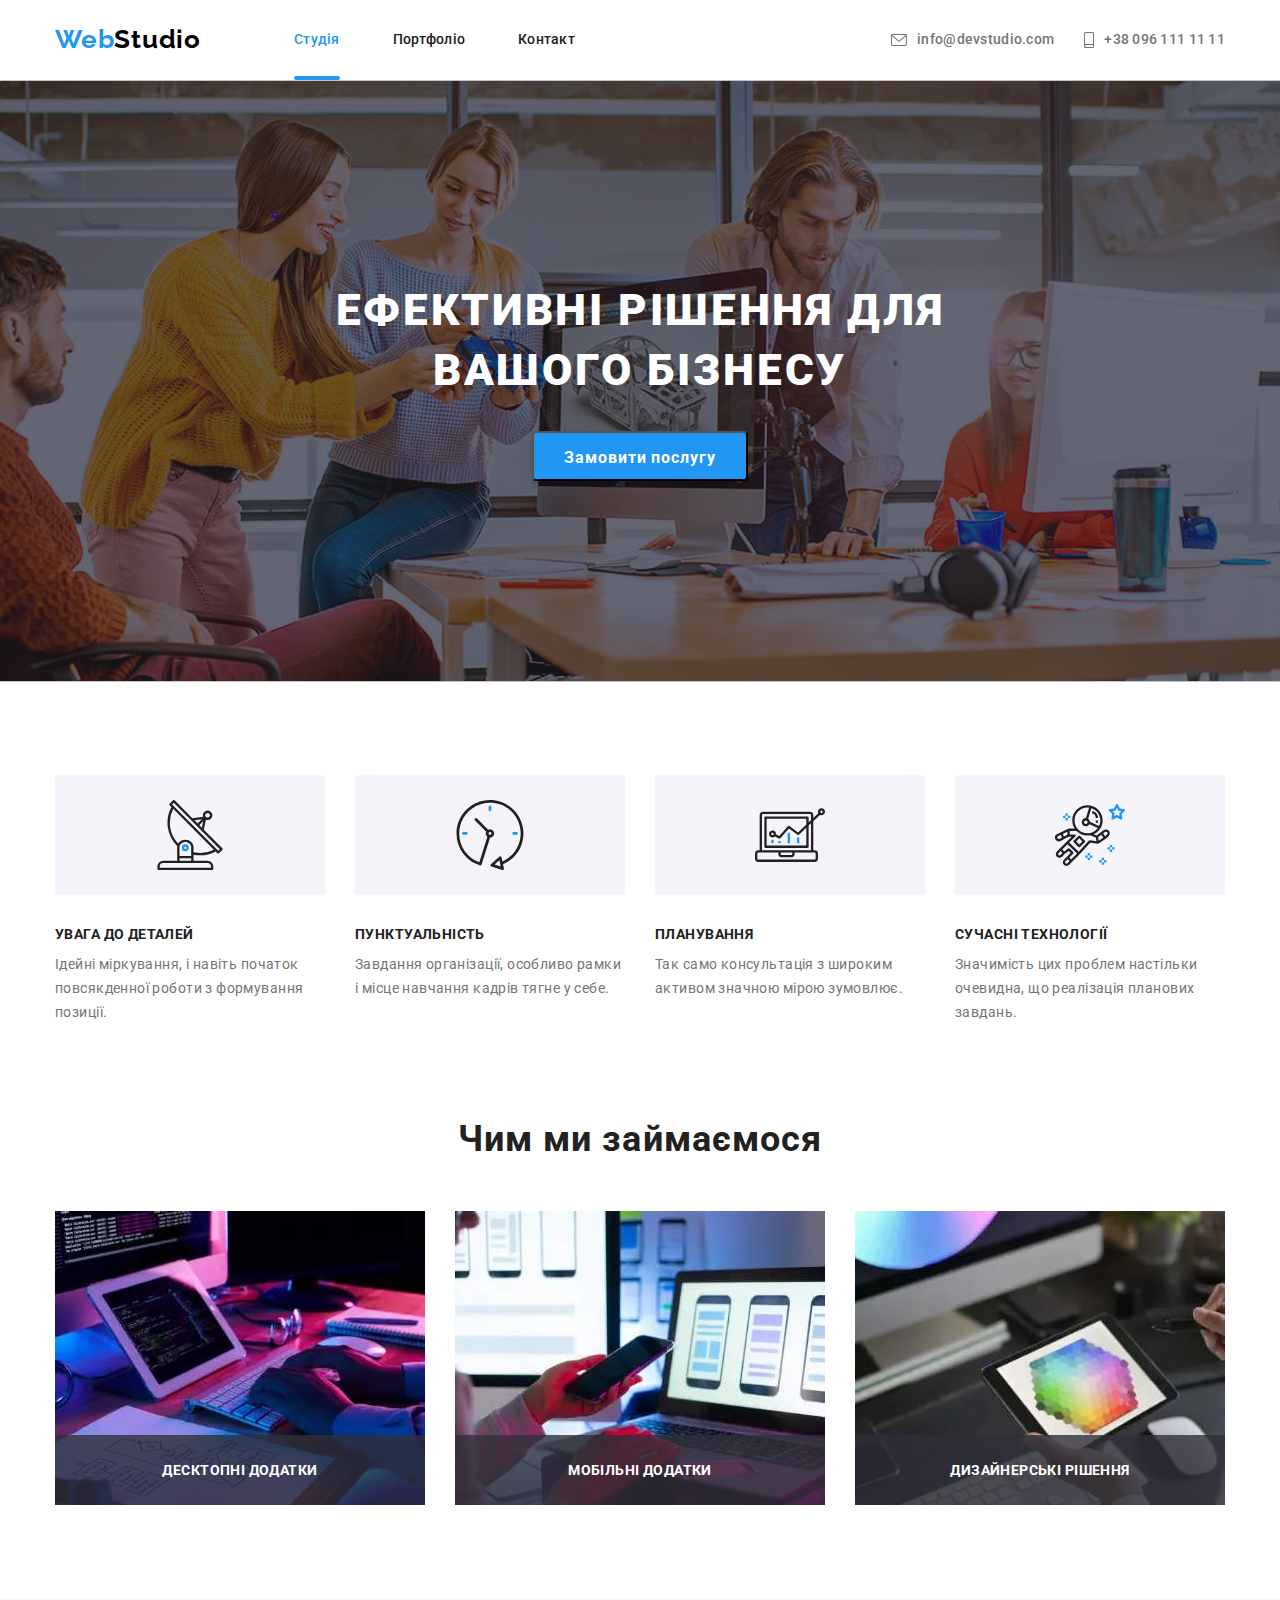
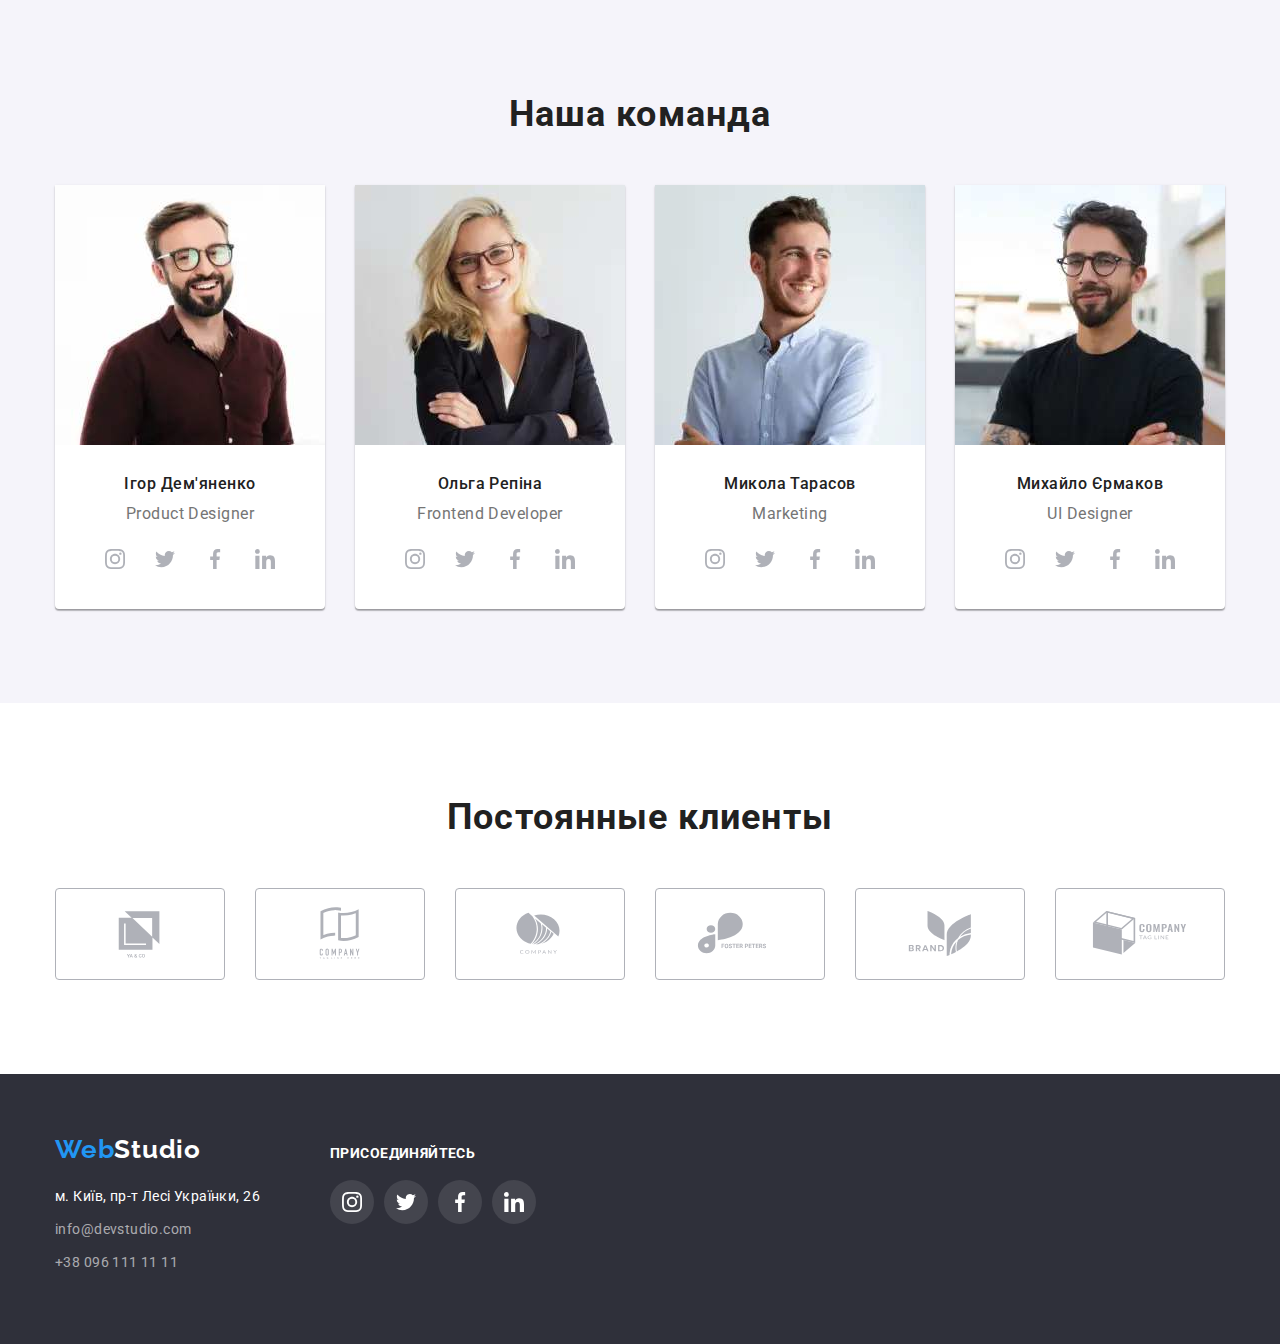
==== commit fd9eccff: "modalka" ====
--- a/index.html
+++ b/index.html
@@ -63,7 +63,7 @@
       <section class="order backimage">
         <div class="container">
           <h1 class="hero-title">Ефективні рішення для вашого бізнесу</h1>
-          <button type="button" class="order-button">Замовити послугу</button>
+          <button  type="button" class="order-button"data-modal-open>Замовити послугу</button>
         </div>
       </section>
       <section class="advantage-box">
@@ -466,20 +466,13 @@
         </div>
       </div>
     </footer>
-    <div class="backdrop is-hidden">
+    <div   class="backdrop is-hidden"data-modal>
       <div class="modal">
-        <div class="button-modal"><a href="" class="">
-          <img
-            src="./images/Ellipse.png"
-            alt="закрити вікно"
-            width="30"
-            height="30"
-            style="display: block"
-          />
-          <svg width="11" height="11">
+        <button  class="button-modal"data-modal-close>
+           <svg width="11" height="11" >
             <use href="./images/icons.svg#icon-Vector"></use>
           </svg>
-        </a></div>  
+        </button>  
         </div>
       </div>
     </div>
--- a/css/styles.css
+++ b/css/styles.css
@@ -617,37 +617,32 @@
   height: 581px;
   left: 50%;
   top: 50%;
-  transform: traslate(-50%, -50%);
+  transform: translate(-50%, -50%);
   background: #ffffff;
   box-shadow: 0px 1px 3px rgba(0, 0, 0, 0.12), 0px 1px 1px rgba(0, 0, 0, 0.14),
     0px 2px 1px rgba(0, 0, 0, 0.2);
   border-radius: 4px;
 }
-/* .is-hidden {
+.is-hidden {
   visibility: hidden;
   pointer-events: none;
   opacity: 0;
-  transition-property: opacity, visibility;
+  /* transition-property: opacity, visibility;
   transition-timing-function: linear;
   transition-duration: 250ms;
-  transform: scale(1);
-} */
+  transform: scale(1); */
+}
 .button-modal {
-  /* display: flex;
-  justify-items: center;
-  justify-content: center; */
+
   position: absolute;
   top:8px;
   right: 8px;
   height: 30px;
   width: 30px;
-  /* transform: traslate(-50%, -50%); */
+  background-color: inherit;
+  border: 1px solid rgba(0, 0, 0, 0.1);
+  border-radius: 50%;
+
  
 }
-/* .vektor {
-  position: absolute;
-  top: 17px;
-  right: 17px;
-  transform: traslate(-50%, -50%);
-  
-} */
+
